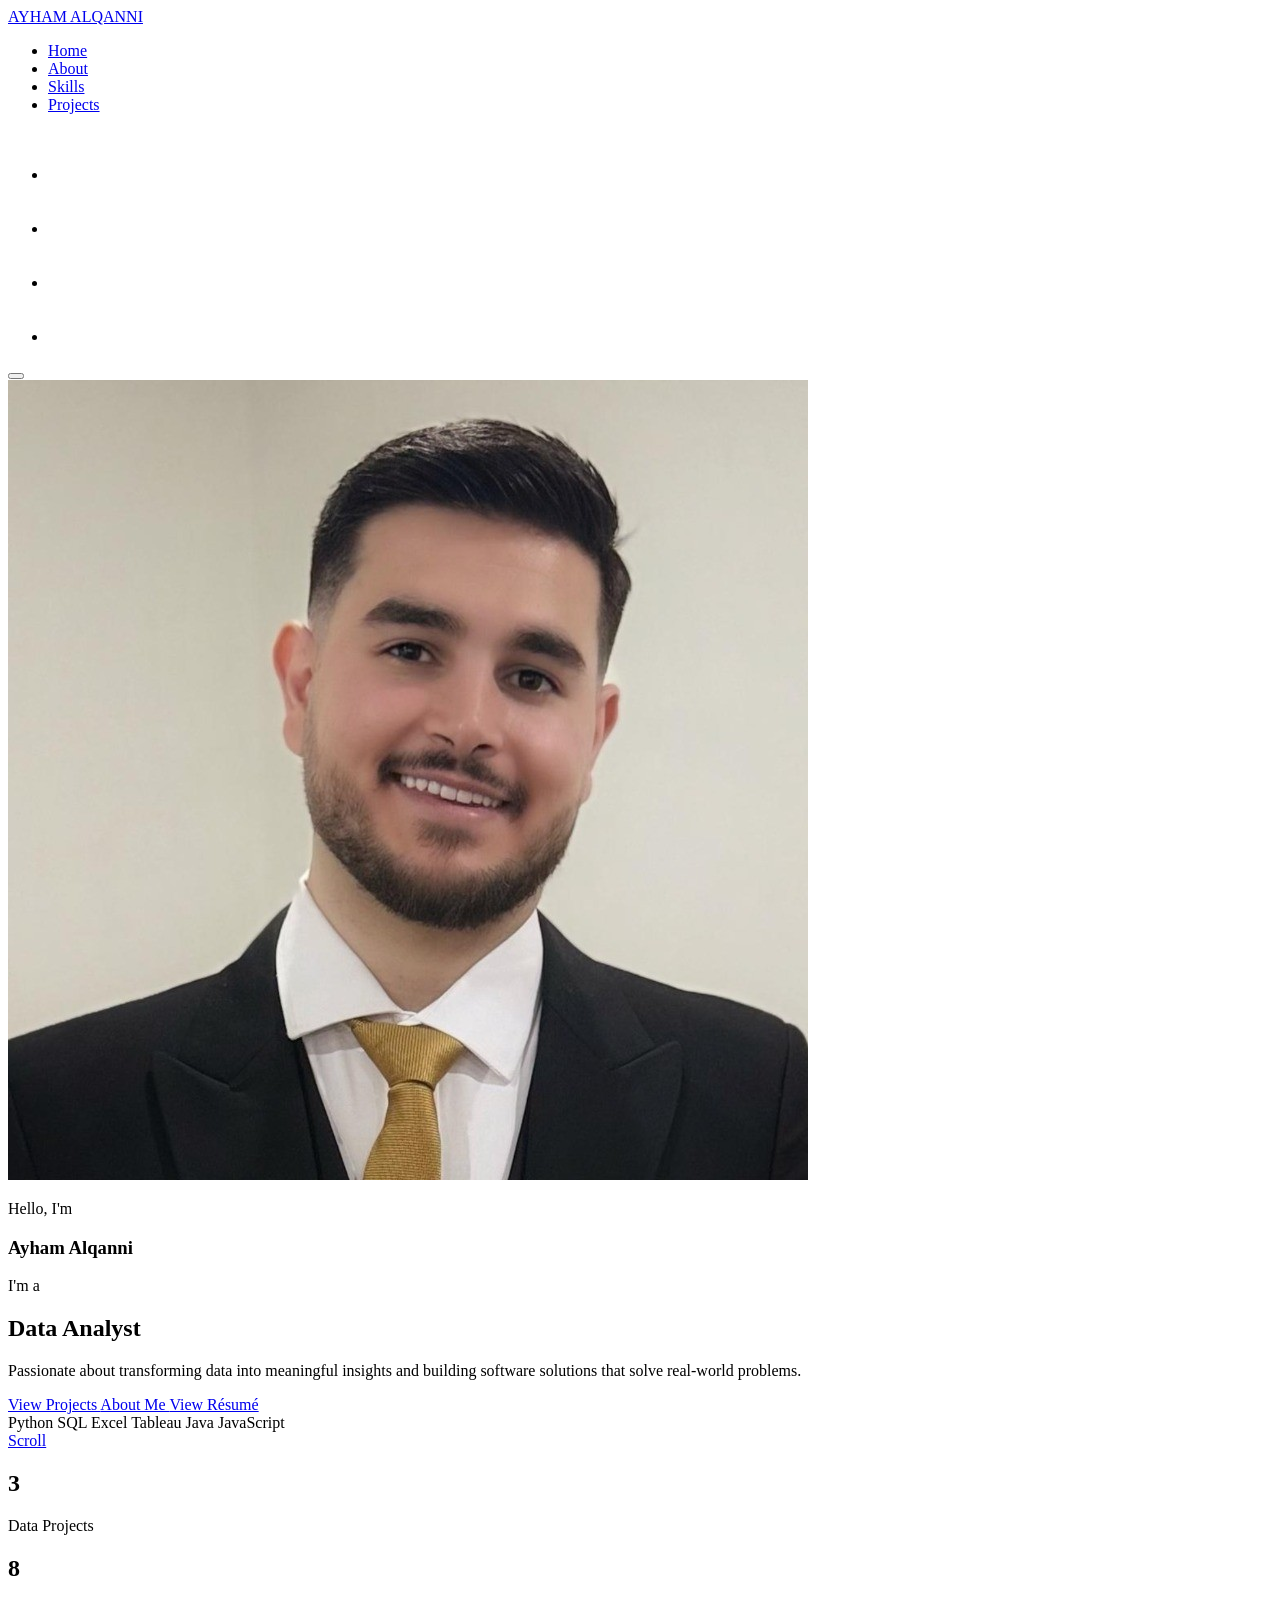
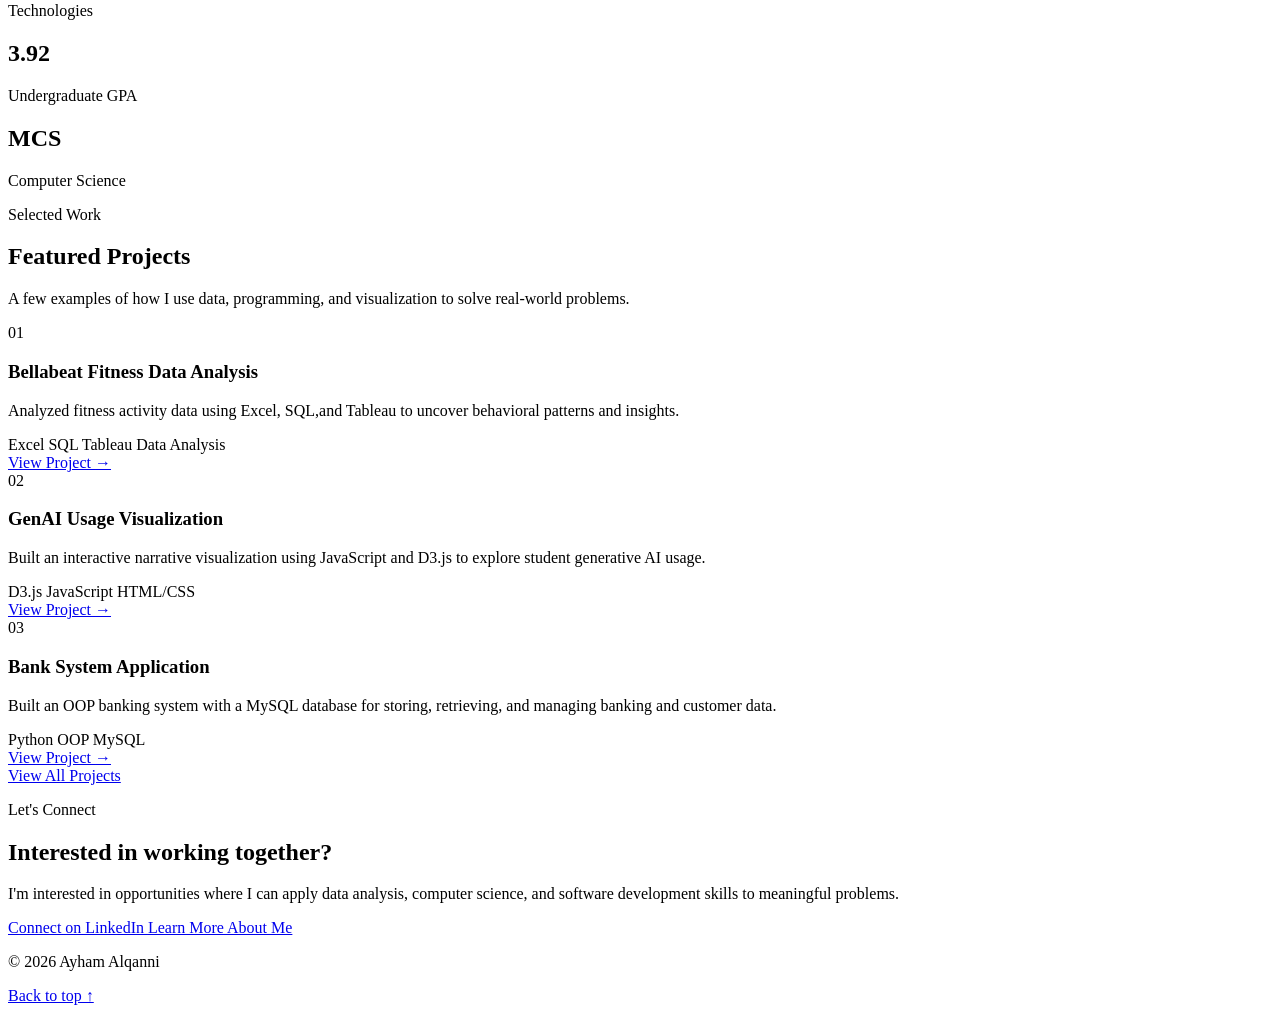
==== index.html @ 8edf46b0 "Adding all project files" ====
<!DOCTYPE html>
<html lang="en">
<head>
    <meta charset="UTF-8">
    <meta name="viewport" content="width=device-width, initial-scale=1.0">
    <title>Ayham Alqanni | Portfolio</title>
    <link rel="stylesheet" href="Styles/index_style.css">
</head>
<body>

    <!-- =====================================================
         HEADER
    ====================================================== -->

    <header class="main_header">

        <div class="header_container">

            <!-- Name -->
            <div class="header_item1">
                <a href="index.html" class="logo">AYHAM ALQANNI</a>
            </div>

            <!-- Navigation -->
            <div class="header_item2">

                <nav>
                    <ul>
                        <li>
                            <a href="index.html" class="active-nav">Home</a>
                        </li>

                        <li>
                            <a href="About_Page.html">About</a>
                        </li>

                        <li>
                            <a href="Skills_Page.html">Skills</a>
                        </li>

                        <li>
                            <a href="Projects_Page.html">Projects</a>
                        </li>
                    </ul>
                </nav>

            </div>

            <!-- Social Links -->
            <div class="header_item3">

                <nav>
                    <ul>
                        <li>
                            <a href="https://www.linkedin.com/in/ayham-alqanni" target="_blank"
                                rel="noopener noreferrer">
                                <img src="Images/Linkedin_Icon.png" alt="LinkedIn"></a>
                        </li>

                        <li>
                            <a href="https://www.github.com/AyhamAAlqanni" target="_blank"
                                rel="noopener noreferrer">
                                <img src="Images/Github_Icon.png" alt="GitHub"></a>
                        </li>

                        <li>
                            <a href="https://public.tableau.com/app/profile/ayham.alqanni" target="_blank"
                                rel="noopener noreferrer">
                                <img src="Images/Tableau_Icon.png" alt="Tableau"></a>
                        </li>

                        <li>
                            <a href="https://www.kaggle.com/ayhamalqanni" target="_blank"
                                rel="noopener noreferrer">
                                <img src="Images/Kaggle_Icon.png" alt="Kaggle"></a>
                        </li>
                    </ul>
                </nav>

            </div>


            <!-- Mobile Menu Button -->
            <button
                class="mobile-menu-button"
                aria-label="Open navigation menu"
            >

                <span></span>
                <span></span>
                <span></span>

            </button>

        </div>

    </header>

    <!-- =====================================================
         MAIN
    ====================================================== -->

    <main class="main_body">


        <!-- =================================================
             HERO SECTION
        ================================================== -->

        <section class="hero_section">

            <div class="body_container">


                <!-- Profile Image -->
                <aside class="hero_image_container">

                    <div class="image_wrapper">

                        <img
                            class="profile_image"
                            src="Images/Profile_Photo.jpg"
                            alt="Ayham Alqanni Profile Picture"
                        >

                    </div>

                </aside>



                <!-- Hero Text -->
                <section class="hero_content">

                    <p class="hero_intro">
                        Hello, I'm
                    </p>

                    <h1>
                        Ayham Alqanni
                    </h1>


                    <!-- Animated Role -->
                    <div class="role_container">

                        <span class="role_prefix">
                            I'm a
                        </span>

                        <h2 class="dynamic-role">
                            Data Analyst
                        </h2>

                    </div>


                    <p class="hero_description">

                        Passionate about transforming data into
                        meaningful insights and building software
                        solutions that solve real-world problems.

                    </p>



                    <!-- Buttons -->
                    <div class="hero_buttons">

                        <a
                            href="Projects_Page.html"
                            class="primary_button"
                        >
                            View Projects
                        </a>

                        <a
                            href="About_Page.html"
                            class="secondary_button"
                        >
                            About Me
                        </a>

                        <a
                            href="Files/Ayham_Alqanni_Resume.pdf"
                            target="_blank"
                            rel="noopener noreferrer"
                            class="resume-button"
                        >
                            View Résumé
                        </a>

                    </div>



                    <!-- Skills Preview -->
                    <div class="hero_skills">

                        <span>Python</span>
                        <span>SQL</span>
                        <span>Excel</span>
                        <span>Tableau</span>
                        <span>Java</span>
                        <span>JavaScript</span>

                    </div>

                </section>

            </div>


            <!-- Scroll Indicator -->
            <a
                href="#quick-stats"
                class="scroll_indicator"
                aria-label="Scroll down"
            >

                <span>
                    Scroll
                </span>

                <div class="scroll_mouse">

                    <div class="scroll_wheel"></div>

                </div>

            </a>

        </section>



        <!-- =================================================
             QUICK STATS
        ================================================== -->

        <section
            class="stats_section"
            id="quick-stats"
        >

            <div class="stats_container">


                <article class="stat_card">

                    <h2
                        class="stat_number"
                        data-target="3"
                    >
                        0
                    </h2>

                    <p>
                        Data Projects
                    </p>

                </article>


                <article class="stat_card">

                    <h2
                        class="stat_number"
                        data-target="10"
                    >
                        0
                    </h2>

                    <p>
                        Technologies
                    </p>

                </article>


                <article class="stat_card">

                    <h2 class="stat_static">
                        3.92
                    </h2>

                    <p>
                        Undergraduate GPA
                    </p>

                </article>


                <article class="stat_card">

                    <h2 class="stat_static">
                        MCS
                    </h2>

                    <p>
                        Computer Science
                    </p>

                </article>

            </div>

        </section>



        <!-- =================================================
             FEATURED WORK
        ================================================== -->

        <section class="featured_section">

            <div class="featured_container">


                <div class="section_heading">

                    <p class="section_label">
                        Selected Work
                    </p>

                    <h2>
                        Featured Projects
                    </h2>

                    <p>

                        A few examples of how I use data,
                        programming, and visualization to
                        solve real-world problems.

                    </p>

                </div>



                <div class="featured_grid">


                    <!-- Project 1 -->
                    <article class="project_card">

                        <div class="project_number">
                            01
                        </div>

                        <h3>
                            Bellabeat Fitness Data Analysis
                        </h3>

                        <p>

                            Analyzed fitness activity data using Excel, SQL,and Tableau 
                            to uncover behavioral patterns and insights.

                        </p>

                        <div class="project_tags">

                            <span>Excel</span>
                            <span>SQL</span>
                            <span>Tableau</span>
                            <span>Data Analysis</span>

                        </div>

                        <a
                            href="Projects_Page.html"
                            class="project_link"
                        >
                            View Project
                            <span>→</span>
                        </a>

                    </article>



                    <!-- Project 2 -->
                    <article class="project_card">

                        <div class="project_number">
                            02
                        </div>

                        <h3>
                            GenAI Usage Visualization
                        </h3>

                        <p>

                            Built an interactive narrative visualization using JavaScript and D3.js 
                            to explore student generative AI usage.

                        </p>

                        <div class="project_tags">

                            <span>D3.js</span>
                            <span>JavaScript</span>
                            <span>HTML/CSS</span>

                        </div>

                        <a
                            href="Projects_Page.html"
                            class="project_link"
                        >
                            View Project
                            <span>→</span>
                        </a>

                    </article>



                    <!-- Project 3 -->
                    <article class="project_card">

                        <div class="project_number">
                            03
                        </div>

                        <h3>
                            Bank System Application
                        </h3>

                        <p>

                            Built an OOP banking system with a MySQL database for storing, 
                            retrieving, and managing banking and customer data.

                        </p>

                        <div class="project_tags">

                            <span>Python</span>
                            <span>OOP</span>
                            <span>MySQL</span>

                        </div>

                        <a
                            href="Projects_Page.html"
                            class="project_link"
                        >
                            View Project
                            <span>→</span>
                        </a>

                    </article>

                </div>



                <div class="featured_button_container">

                    <a
                        href="Projects_Page.html"
                        class="view_all_button"
                    >
                        View All Projects
                    </a>

                </div>

            </div>

        </section>



        <!-- =================================================
             CONTACT CTA
        ================================================== -->

        <section class="contact_cta">

            <div class="contact_cta_container">

                <p class="section_label">
                    Let's Connect
                </p>

                <h2>
                    Interested in working together?
                </h2>

                <p>

                    I'm interested in opportunities where I can
                    apply data analysis, computer science, and
                    software development skills to meaningful
                    problems.

                </p>


                <div class="contact_links">

                    <a
                        href="https://www.linkedin.com/in/ayham-alqanni"
                        target="_blank"
                        rel="noopener noreferrer"
                        class="primary_button"
                    >
                        Connect on LinkedIn
                    </a>

                    <a
                        href="About_Page.html"
                        class="secondary_button"
                    >
                        Learn More About Me
                    </a>

                </div>

            </div>

        </section>


    </main>



    <!-- =====================================================
         FOOTER
    ====================================================== -->

    <footer class="main_footer">

        <div class="footer_container">

            <p>
                © <span id="current-year"></span>
                Ayham Alqanni
            </p>

            <a href="#">
                Back to top ↑
            </a>

        </div>

    </footer>

    <!-- JavaScript -->
    <script src="Scripts/index_Script.js"></script>

</body>

</html>
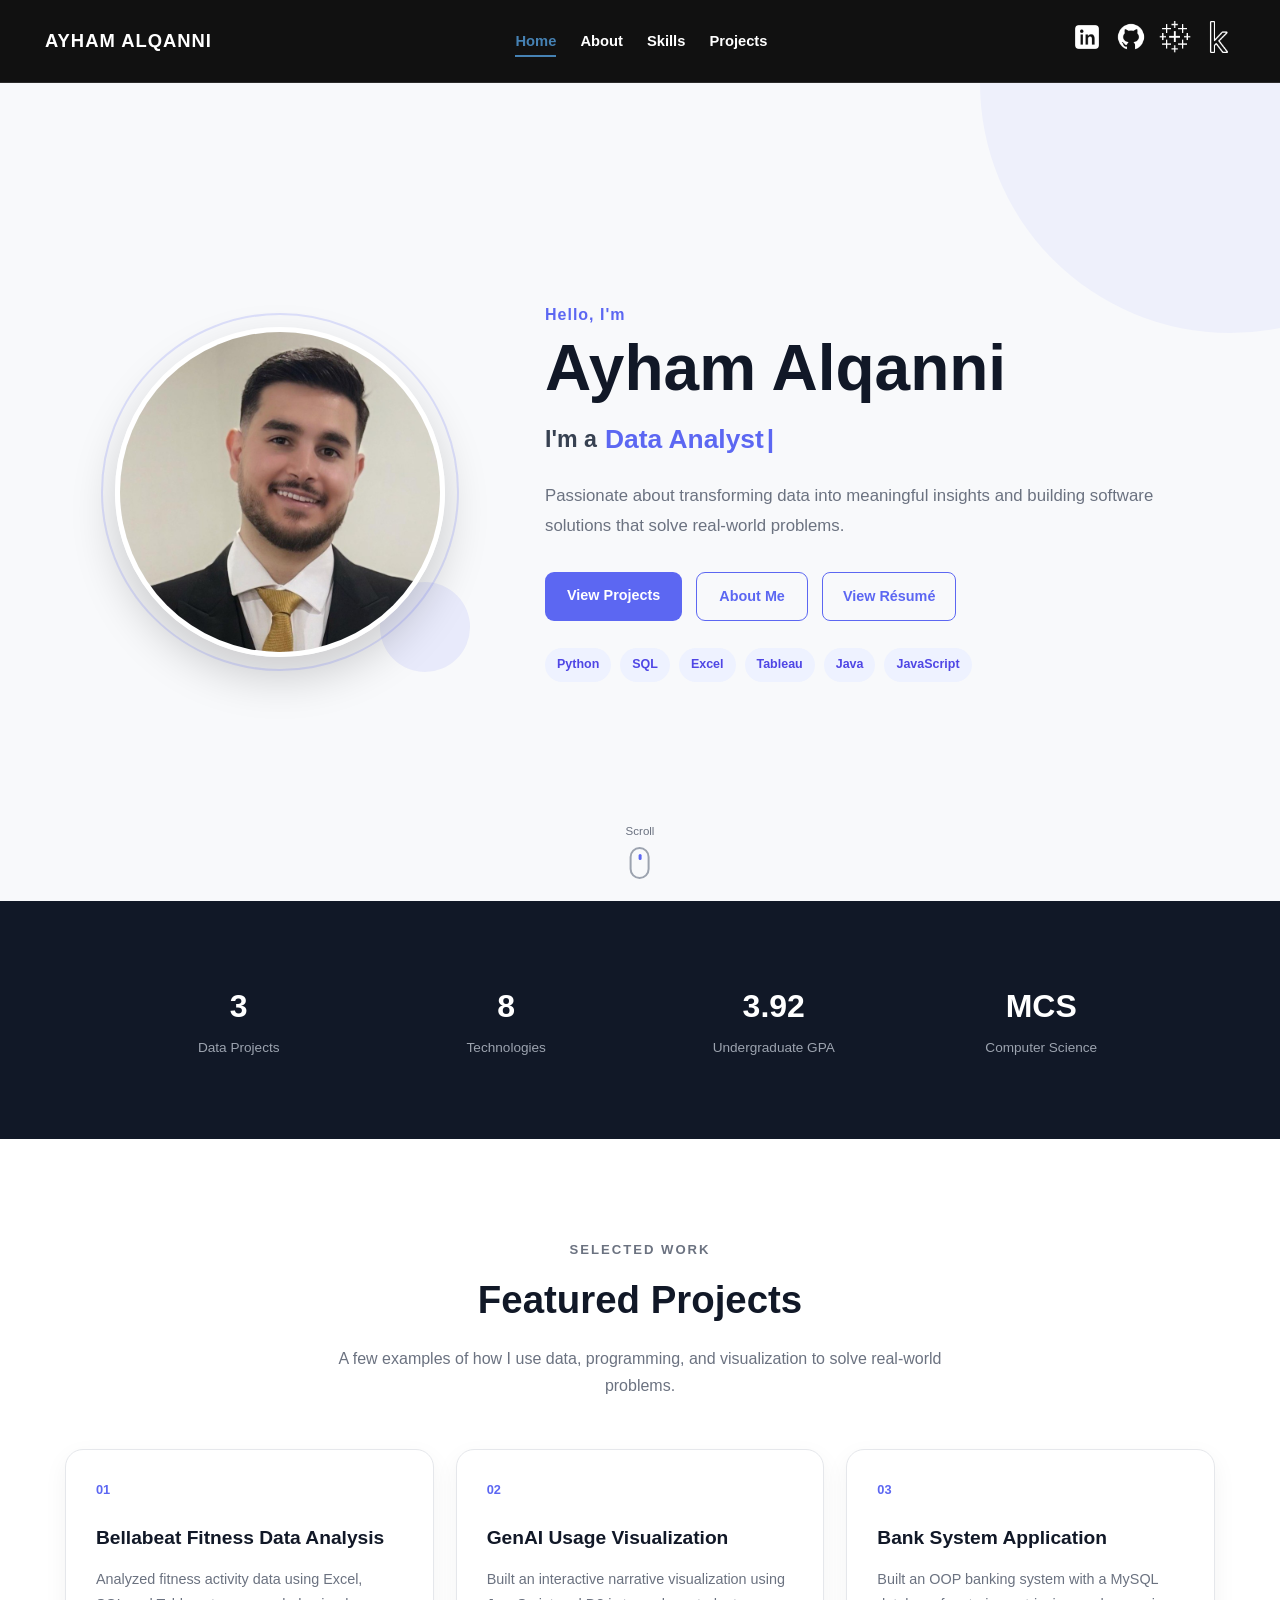
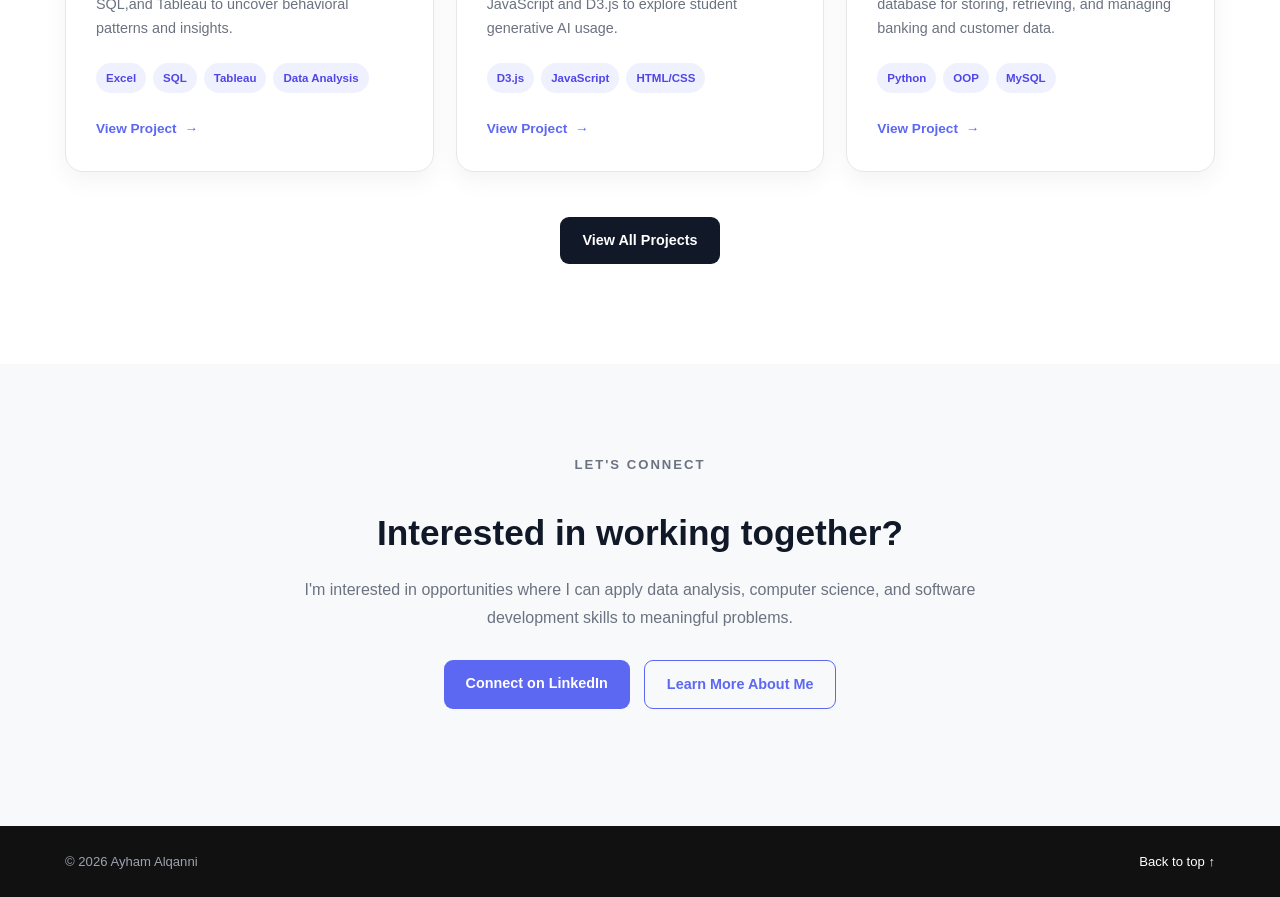
==== commit 0b15a671: "Fixed index styles link in index.html" ====
--- a/index.html
+++ b/index.html
@@ -4,7 +4,7 @@
     <meta charset="UTF-8">
     <meta name="viewport" content="width=device-width, initial-scale=1.0">
     <title>Ayham Alqanni | Portfolio</title>
-    <link rel="stylesheet" href="Styles/index_style.css">
+    <link rel="stylesheet" href="Styles/index_Style.css">
 </head>
 <body>
 
--- a/Styles/index_Style.css
+++ b/Styles/index_Style.css
@@ -0,0 +1,1493 @@
+/*
+===========================================================
+RESET
+===========================================================
+*/
+
+* {
+    margin: 0;
+    padding: 0;
+    box-sizing: border-box;
+}
+
+html {
+    scroll-behavior: smooth;
+}
+
+body {
+
+    font-family:
+        Arial,
+        Helvetica,
+        sans-serif;
+
+    background: #f8f9fb;
+
+    color: #111827;
+
+    line-height: 1.6;
+}
+
+a {
+    text-decoration: none;
+}
+
+
+
+/*
+===========================================================
+HEADER
+===========================================================
+*/
+
+.main_header {
+
+    position: sticky;
+
+    top: 0;
+
+    z-index: 1000;
+
+    background: #111111;
+
+    border-bottom:
+        1px solid
+        #2c2c2c;
+}
+
+.header_container {
+
+    max-width: 1250px;
+
+    height: 82px;
+
+    margin: 0 auto;
+
+    padding: 0 30px;
+
+    display: flex;
+
+    justify-content: space-between;
+
+    align-items: center;
+}
+
+
+
+/*
+===========================================================
+LOGO
+===========================================================
+*/
+
+.logo {
+
+    color: #ffffff;
+
+    font-size: 1.15rem;
+
+    font-weight: 700;
+
+    letter-spacing: 1px;
+
+    transition:
+        color 0.25s ease;
+}
+
+.logo:hover {
+    color: steelblue;
+}
+
+
+
+/*
+===========================================================
+NAVIGATION
+===========================================================
+*/
+
+nav ul {
+
+    list-style: none;
+
+    display: flex;
+
+    align-items: center;
+
+    gap: 24px;
+}
+
+nav ul li a {
+
+    position: relative;
+
+    color: #ffffff;
+
+    font-size: 0.92rem;
+
+    font-weight: 600;
+
+    transition:
+        color 0.25s ease;
+}
+
+.header_item2 nav ul li a::after {
+
+    content: "";
+
+    position: absolute;
+
+    left: 0;
+
+    bottom: -8px;
+
+    width: 0;
+
+    height: 2px;
+
+    background: steelblue;
+
+    transition:
+        width 0.3s ease;
+}
+
+.header_item2 nav ul li a:hover {
+
+    color: steelblue;
+}
+
+.header_item2 nav ul li a:hover::after {
+
+    width: 100%;
+}
+
+.header_item2
+.active-nav {
+
+    color: steelblue;
+}
+
+.header_item2
+.active-nav::after {
+
+    width: 100%;
+}
+
+
+
+/*
+===========================================================
+SOCIAL ICONS
+===========================================================
+*/
+
+.header_item3 nav ul {
+
+    gap: 12px;
+}
+
+.header_item3 img {
+
+    width: 32px;
+
+    height: 32px;
+
+    object-fit: contain;
+
+    transition:
+        transform 0.3s ease,
+        filter 0.3s ease;
+}
+
+.header_item3 img:hover {
+
+    transform:
+        translateY(-3px)
+        scale(1.08);
+
+    filter:
+        drop-shadow(
+            0 0 8px
+            steelblue
+        );
+}
+
+
+
+/*
+===========================================================
+MOBILE MENU BUTTON
+===========================================================
+*/
+
+.mobile-menu-button {
+
+    display: none;
+
+    border: none;
+
+    background: transparent;
+
+    cursor: pointer;
+}
+
+.mobile-menu-button span {
+
+    display: block;
+
+    width: 25px;
+
+    height: 2px;
+
+    margin: 5px 0;
+
+    background: #ffffff;
+}
+
+
+
+/*
+===========================================================
+HERO SECTION
+===========================================================
+*/
+
+.hero_section {
+
+    position: relative;
+
+    min-height:
+        calc(100vh - 82px);
+
+    display: flex;
+
+    align-items: center;
+
+    background: #f8f9fb;
+
+    overflow: hidden;
+}
+
+.hero_section::before {
+
+    content: "";
+
+    position: absolute;
+
+    width: 500px;
+
+    height: 500px;
+
+    top: -250px;
+
+    right: -200px;
+
+    border-radius: 50%;
+
+    background:
+        rgba(
+            92,
+            103,
+            242,
+            0.06
+        );
+}
+
+
+
+/*
+===========================================================
+HERO CONTAINER
+===========================================================
+*/
+
+.body_container {
+
+    position: relative;
+
+    z-index: 2;
+
+    width: 100%;
+
+    max-width: 1200px;
+
+    margin: 0 auto;
+
+    padding:
+        70px
+        30px;
+
+    display: flex;
+
+    align-items: center;
+
+    justify-content: center;
+
+    gap: 100px;
+}
+
+
+
+/*
+===========================================================
+PROFILE IMAGE
+===========================================================
+*/
+
+.hero_image_container {
+
+    flex-shrink: 0;
+}
+
+.image_wrapper {
+
+    position: relative;
+
+    width: 330px;
+
+    height: 330px;
+}
+
+.image_wrapper::before {
+
+    content: "";
+
+    position: absolute;
+
+    inset: -14px;
+
+    border-radius: 50%;
+
+    border:
+        2px solid
+        rgba(
+            92,
+            103,
+            242,
+            0.18
+        );
+}
+
+.image_wrapper::after {
+
+    content: "";
+
+    position: absolute;
+
+    width: 90px;
+
+    height: 90px;
+
+    right: -25px;
+
+    bottom: -15px;
+
+    border-radius: 50%;
+
+    background:
+        rgba(
+            92,
+            103,
+            242,
+            0.10
+        );
+
+    z-index: -1;
+}
+
+.profile_image {
+
+    width: 330px;
+
+    height: 330px;
+
+    object-fit: cover;
+
+    border-radius: 50%;
+
+    border:
+        5px solid
+        #ffffff;
+
+    box-shadow:
+        0 20px 45px
+        rgba(
+            0,
+            0,
+            0,
+            0.18
+        );
+
+    animation:
+        floatImage
+        4s
+        ease-in-out
+        infinite;
+}
+
+@keyframes floatImage {
+
+    0%,
+    100% {
+
+        transform:
+            translateY(0);
+    }
+
+    50% {
+
+        transform:
+            translateY(-12px);
+    }
+}
+
+
+
+/*
+===========================================================
+HERO CONTENT
+===========================================================
+*/
+
+.hero_content {
+
+    max-width: 640px;
+}
+
+.hero_intro {
+
+    margin-bottom: 5px;
+
+    color: #5c67f2;
+
+    font-size: 1rem;
+
+    font-weight: 700;
+
+    letter-spacing: 1px;
+}
+
+.hero_content h1 {
+
+    margin-bottom: 12px;
+
+    color: #111827;
+
+    font-size:
+        clamp(
+            2.7rem,
+            5vw,
+            4.2rem
+        );
+
+    line-height: 1.1;
+}
+
+
+
+/*
+===========================================================
+ROLE ANIMATION
+===========================================================
+*/
+
+.role_container {
+
+    min-height: 48px;
+
+    margin-bottom: 18px;
+
+    display: flex;
+
+    align-items: center;
+
+    gap: 8px;
+
+    flex-wrap: wrap;
+}
+
+.role_prefix {
+
+    color: #374151;
+
+    font-size: 1.45rem;
+
+    font-weight: 600;
+}
+
+.dynamic-role {
+
+    color: #5c67f2;
+
+    font-size: 1.65rem;
+
+    font-weight: 700;
+}
+
+.dynamic-role::after {
+
+    content: "|";
+
+    margin-left: 3px;
+
+    animation:
+        cursorBlink
+        0.8s
+        infinite;
+}
+
+@keyframes cursorBlink {
+
+    0%,
+    50% {
+
+        opacity: 1;
+    }
+
+    51%,
+    100% {
+
+        opacity: 0;
+    }
+}
+
+
+
+/*
+===========================================================
+HERO DESCRIPTION
+===========================================================
+*/
+
+.hero_description {
+
+    max-width: 620px;
+
+    margin-bottom: 30px;
+
+    color: #6b7280;
+
+    font-size: 1.05rem;
+
+    line-height: 1.8;
+}
+
+
+
+/*
+===========================================================
+BUTTONS
+===========================================================
+*/
+
+.hero_buttons,
+.contact_links {
+
+    display: flex;
+
+    flex-wrap: wrap;
+
+    gap: 14px;
+
+    margin-bottom: 27px;
+}
+
+.primary_button,
+.secondary_button,
+.view_all_button {
+
+    display: inline-block;
+
+    padding:
+        12px
+        22px;
+
+    border-radius: 9px;
+
+    font-size: 0.9rem;
+
+    font-weight: 700;
+
+    transition:
+        transform 0.25s ease,
+        box-shadow 0.25s ease,
+        background 0.25s ease,
+        color 0.25s ease;
+}
+
+.primary_button {
+
+    background: #5c67f2;
+
+    color: #ffffff;
+}
+
+.primary_button:hover {
+
+    transform:
+        translateY(-3px);
+
+    box-shadow:
+        0 10px 25px
+        rgba(
+            92,
+            103,
+            242,
+            0.28
+        );
+}
+
+.secondary_button {
+
+    border:
+        1px solid
+        #5c67f2;
+
+    background: transparent;
+
+    color: #5c67f2;
+}
+
+.secondary_button:hover {
+
+    transform:
+        translateY(-3px);
+
+    background: #5c67f2;
+
+    color: #ffffff;
+}
+
+
+/*
+===========================================================
+RESUME BUTTON
+===========================================================
+*/
+
+.resume-button {
+    display: inline-flex;
+
+    align-items: center;
+
+    justify-content: center;
+
+    min-height: 46px;
+
+    padding:
+        11px
+        20px;
+
+    border:
+        1px solid
+        #5c67f2;
+
+    border-radius: 8px;
+
+    background: transparent;
+
+    color: #5c67f2;
+
+    font-size: 0.9rem;
+
+    font-weight: 600;
+
+    transition:
+        background 0.25s ease,
+        color 0.25s ease,
+        transform 0.25s ease,
+        box-shadow 0.25s ease;
+}
+
+
+.resume-button:hover {
+    transform:
+        translateY(-2px);
+
+    background: #5c67f2;
+
+    color: #ffffff;
+
+    box-shadow:
+        0 8px 20px
+        rgba(
+            92,
+            103,
+            242,
+            0.20
+        );
+}
+
+
+
+/*
+===========================================================
+HERO SKILLS
+===========================================================
+*/
+
+.hero_skills {
+
+    display: flex;
+
+    flex-wrap: wrap;
+
+    gap: 9px;
+}
+
+.hero_skills span {
+
+    padding:
+        7px
+        12px;
+
+    border-radius: 999px;
+
+    background: #eef2ff;
+
+    color: #4f46e5;
+
+    font-size: 0.78rem;
+
+    font-weight: 600;
+
+    transition:
+        transform 0.25s ease,
+        background 0.25s ease;
+}
+
+.hero_skills span:hover {
+
+    transform:
+        translateY(-3px);
+
+    background: #e0e4ff;
+}
+
+
+
+/*
+===========================================================
+SCROLL INDICATOR
+===========================================================
+*/
+
+.scroll_indicator {
+
+    position: absolute;
+
+    bottom: 22px;
+
+    left: 50%;
+
+    transform:
+        translateX(-50%);
+
+    display: flex;
+
+    flex-direction: column;
+
+    align-items: center;
+
+    gap: 7px;
+
+    color: #6b7280;
+
+    font-size: 0.72rem;
+}
+
+.scroll_mouse {
+
+    width: 20px;
+
+    height: 32px;
+
+    border:
+        2px solid
+        #9ca3af;
+
+    border-radius: 20px;
+
+    display: flex;
+
+    justify-content: center;
+}
+
+.scroll_wheel {
+
+    width: 3px;
+
+    height: 6px;
+
+    margin-top: 5px;
+
+    border-radius: 5px;
+
+    background: #5c67f2;
+
+    animation:
+        scrollWheel
+        1.4s
+        infinite;
+}
+
+@keyframes scrollWheel {
+
+    0% {
+
+        opacity: 0;
+
+        transform:
+            translateY(0);
+    }
+
+    50% {
+
+        opacity: 1;
+    }
+
+    100% {
+
+        opacity: 0;
+
+        transform:
+            translateY(10px);
+    }
+}
+
+
+
+/*
+===========================================================
+QUICK STATS
+===========================================================
+*/
+
+.stats_section {
+
+    padding:
+        55px
+        20px;
+
+    background: #111827;
+}
+
+.stats_container {
+
+    max-width: 1050px;
+
+    margin: 0 auto;
+
+    display: grid;
+
+    grid-template-columns:
+        repeat(
+            4,
+            1fr
+        );
+
+    gap: 20px;
+}
+
+.stat_card {
+
+    padding: 25px;
+
+    text-align: center;
+}
+
+.stat_card h2 {
+
+    margin-bottom: 5px;
+
+    color: #ffffff;
+
+    font-size: 2rem;
+}
+
+.stat_card p {
+
+    color: #9ca3af;
+
+    font-size: 0.85rem;
+}
+
+
+
+/*
+===========================================================
+FEATURED SECTION
+===========================================================
+*/
+
+.featured_section {
+
+    padding:
+        100px
+        20px;
+
+    background: #ffffff;
+}
+
+.featured_container {
+
+    max-width: 1150px;
+
+    margin: 0 auto;
+}
+
+.section_heading {
+
+    max-width: 650px;
+
+    margin:
+        0
+        auto
+        50px;
+
+    text-align: center;
+}
+
+.section_label {
+
+    margin-bottom: 8px;
+
+    color: #5c67f2;
+
+    font-size: 0.82rem;
+
+    font-weight: 700;
+
+    letter-spacing: 2px;
+
+    text-transform: uppercase;
+}
+
+.section_heading h2 {
+
+    margin-bottom: 14px;
+
+    color: #111827;
+
+    font-size: 2.4rem;
+}
+
+.section_heading p {
+
+    color: #6b7280;
+
+    line-height: 1.7;
+}
+
+
+
+/*
+===========================================================
+PROJECT CARDS
+===========================================================
+*/
+
+.featured_grid {
+
+    display: grid;
+
+    grid-template-columns:
+        repeat(
+            3,
+            1fr
+        );
+
+    gap: 22px;
+}
+
+.project_card {
+
+    padding: 30px;
+
+    border:
+        1px solid
+        #e5e7eb;
+
+    border-radius: 18px;
+
+    background: #ffffff;
+
+    box-shadow:
+        0 8px 25px
+        rgba(
+            0,
+            0,
+            0,
+            0.05
+        );
+
+    opacity: 0;
+
+    transform:
+        translateY(30px);
+
+    transition:
+        transform 0.35s ease,
+        opacity 0.4s ease,
+        box-shadow 0.3s ease,
+        border-color 0.3s ease;
+}
+
+.project_card.visible {
+
+    opacity: 1;
+
+    transform:
+        translateY(0);
+}
+
+.project_card.visible:hover {
+
+    transform:
+        translateY(-7px);
+
+    border-color: #c7caff;
+
+    box-shadow:
+        0 16px 40px
+        rgba(
+            0,
+            0,
+            0,
+            0.08
+        );
+}
+
+.project_number {
+
+    margin-bottom: 22px;
+
+    color: #5c67f2;
+
+    font-size: 0.8rem;
+
+    font-weight: 700;
+}
+
+.project_card h3 {
+
+    margin-bottom: 14px;
+
+    color: #111827;
+
+    font-size: 1.2rem;
+}
+
+.project_card p {
+
+    margin-bottom: 22px;
+
+    color: #6b7280;
+
+    font-size: 0.9rem;
+
+    line-height: 1.7;
+}
+
+.project_tags {
+
+    display: flex;
+
+    flex-wrap: wrap;
+
+    gap: 7px;
+
+    margin-bottom: 22px;
+}
+
+.project_tags span {
+
+    padding:
+        6px
+        10px;
+
+    border-radius: 999px;
+
+    background: #f0f1ff;
+
+    color: #4f46e5;
+
+    font-size: 0.72rem;
+
+    font-weight: 600;
+}
+
+.project_link {
+
+    color: #5c67f2;
+
+    font-size: 0.85rem;
+
+    font-weight: 700;
+}
+
+.project_link span {
+
+    display: inline-block;
+
+    margin-left: 4px;
+
+    transition:
+        transform 0.25s ease;
+}
+
+.project_link:hover span {
+
+    transform:
+        translateX(5px);
+}
+
+.featured_button_container {
+
+    margin-top: 45px;
+
+    text-align: center;
+}
+
+.view_all_button {
+
+    background: #111827;
+
+    color: #ffffff;
+}
+
+.view_all_button:hover {
+
+    transform:
+        translateY(-3px);
+
+    box-shadow:
+        0 10px 25px
+        rgba(
+            0,
+            0,
+            0,
+            0.16
+        );
+}
+
+
+
+/*
+===========================================================
+CONTACT CTA
+===========================================================
+*/
+
+.contact_cta {
+
+    padding:
+        90px
+        20px;
+
+    background: #f8f9fb;
+}
+
+.contact_cta_container {
+
+    max-width: 750px;
+
+    margin: 0 auto;
+
+    text-align: center;
+}
+
+.contact_cta h2 {
+
+    margin-bottom: 15px;
+
+    color: #111827;
+
+    font-size: 2.2rem;
+}
+
+.contact_cta p {
+
+    margin-bottom: 28px;
+
+    color: #6b7280;
+
+    line-height: 1.75;
+}
+
+.contact_links {
+
+    justify-content: center;
+}
+
+
+
+/*
+===========================================================
+FOOTER
+===========================================================
+*/
+
+.main_footer {
+
+    padding:
+        25px
+        20px;
+
+    background: #111111;
+}
+
+.footer_container {
+
+    max-width: 1150px;
+
+    margin: 0 auto;
+
+    display: flex;
+
+    justify-content: space-between;
+
+    align-items: center;
+}
+
+.footer_container p {
+
+    color: #9ca3af;
+
+    font-size: 0.82rem;
+}
+
+.footer_container a {
+
+    color: #ffffff;
+
+    font-size: 0.82rem;
+
+    transition:
+        color 0.25s ease;
+}
+
+.footer_container a:hover {
+
+    color: steelblue;
+}
+
+
+
+/*
+===========================================================
+TABLET
+===========================================================
+*/
+
+@media (
+    max-width: 950px
+) {
+
+    .header_item2,
+    .header_item3 {
+
+        display: none;
+    }
+
+    .mobile-menu-button {
+
+        display: block;
+    }
+
+    .header_container.menu-open {
+
+        flex-wrap: wrap;
+
+        height: auto;
+
+        padding-top: 20px;
+
+        padding-bottom: 20px;
+    }
+
+    .header_container.menu-open
+    .header_item2 {
+
+        display: block;
+
+        order: 3;
+
+        width: 100%;
+
+        margin-top: 20px;
+    }
+
+    .header_container.menu-open
+    .header_item2 nav ul {
+
+        flex-direction: column;
+
+        align-items: flex-start;
+    }
+
+    .body_container {
+
+        flex-direction: column;
+
+        gap: 60px;
+
+        text-align: center;
+    }
+
+    .hero_content {
+
+        max-width: 700px;
+    }
+
+    .role_container,
+    .hero_buttons,
+    .hero_skills {
+
+        justify-content: center;
+    }
+
+    .featured_grid {
+
+        grid-template-columns:
+            repeat(
+                2,
+                1fr
+            );
+    }
+
+    .stats_container {
+
+        grid-template-columns:
+            repeat(
+                2,
+                1fr
+            );
+    }
+
+}
+
+
+
+/*
+===========================================================
+MOBILE
+===========================================================
+*/
+
+@media (
+    max-width: 600px
+) {
+
+    .header_container {
+
+        padding:
+            0
+            18px;
+    }
+
+    .logo {
+
+        font-size: 1rem;
+    }
+
+    .hero_section {
+
+        min-height: auto;
+    }
+
+    .body_container {
+
+        padding:
+            70px
+            18px
+            100px;
+
+        gap: 45px;
+    }
+
+    .image_wrapper,
+    .profile_image {
+
+        width: 230px;
+
+        height: 230px;
+    }
+
+    .hero_content h1 {
+
+        font-size: 2.6rem;
+    }
+
+    .role_prefix {
+
+        font-size: 1.1rem;
+    }
+
+    .dynamic-role {
+
+        font-size: 1.3rem;
+    }
+
+    .hero_description {
+
+        font-size: 0.95rem;
+    }
+
+    .hero_buttons {
+
+        flex-direction: column;
+
+        align-items: center;
+    }
+
+    .primary_button,
+    .secondary_button {
+
+        width: 210px;
+
+        text-align: center;
+    }
+
+    .scroll_indicator {
+
+        display: none;
+    }
+
+    .stats_container {
+
+        grid-template-columns: 1fr 1fr;
+    }
+
+    .featured_section {
+
+        padding:
+            75px
+            16px;
+    }
+
+    .featured_grid {
+
+        grid-template-columns: 1fr;
+    }
+
+    .section_heading h2 {
+
+        font-size: 2rem;
+    }
+
+    .contact_cta h2 {
+
+        font-size: 1.8rem;
+    }
+
+    .footer_container {
+
+        flex-direction: column;
+
+        gap: 10px;
+
+        text-align: center;
+    }
+
+}
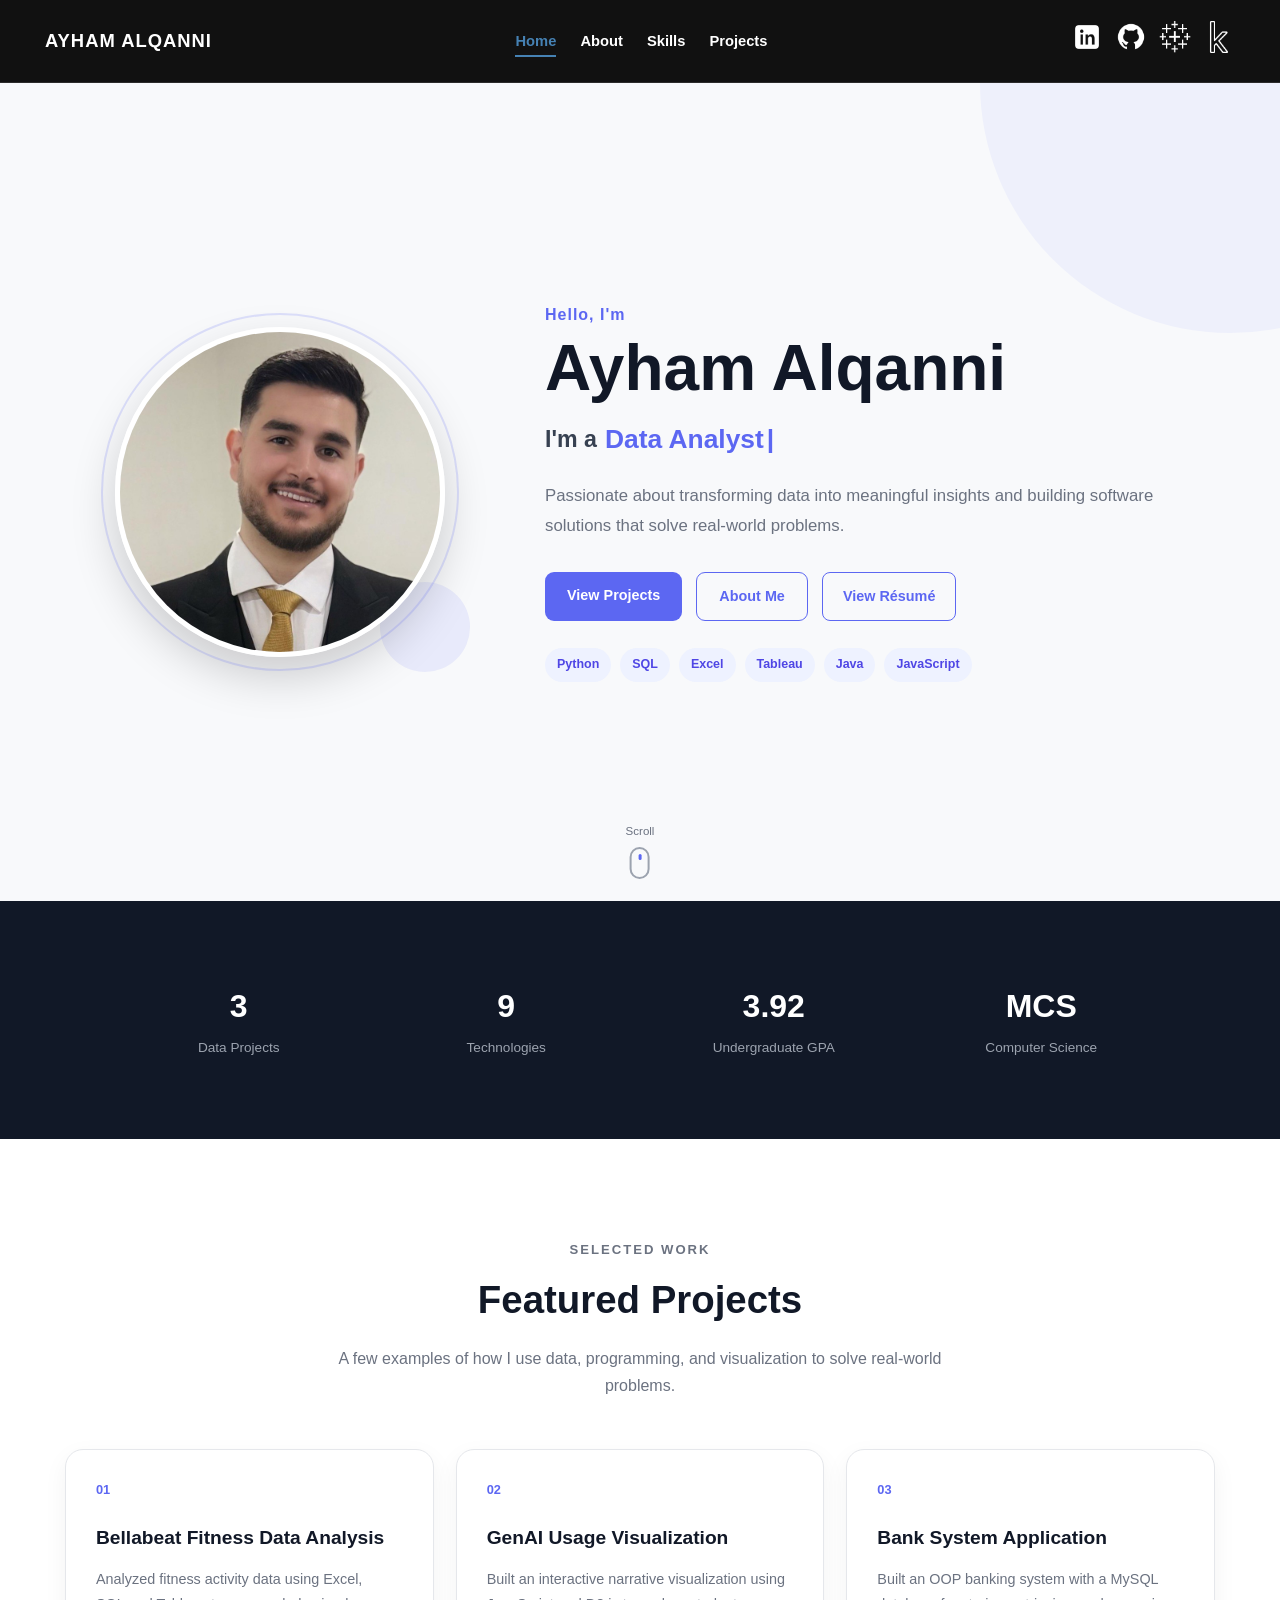
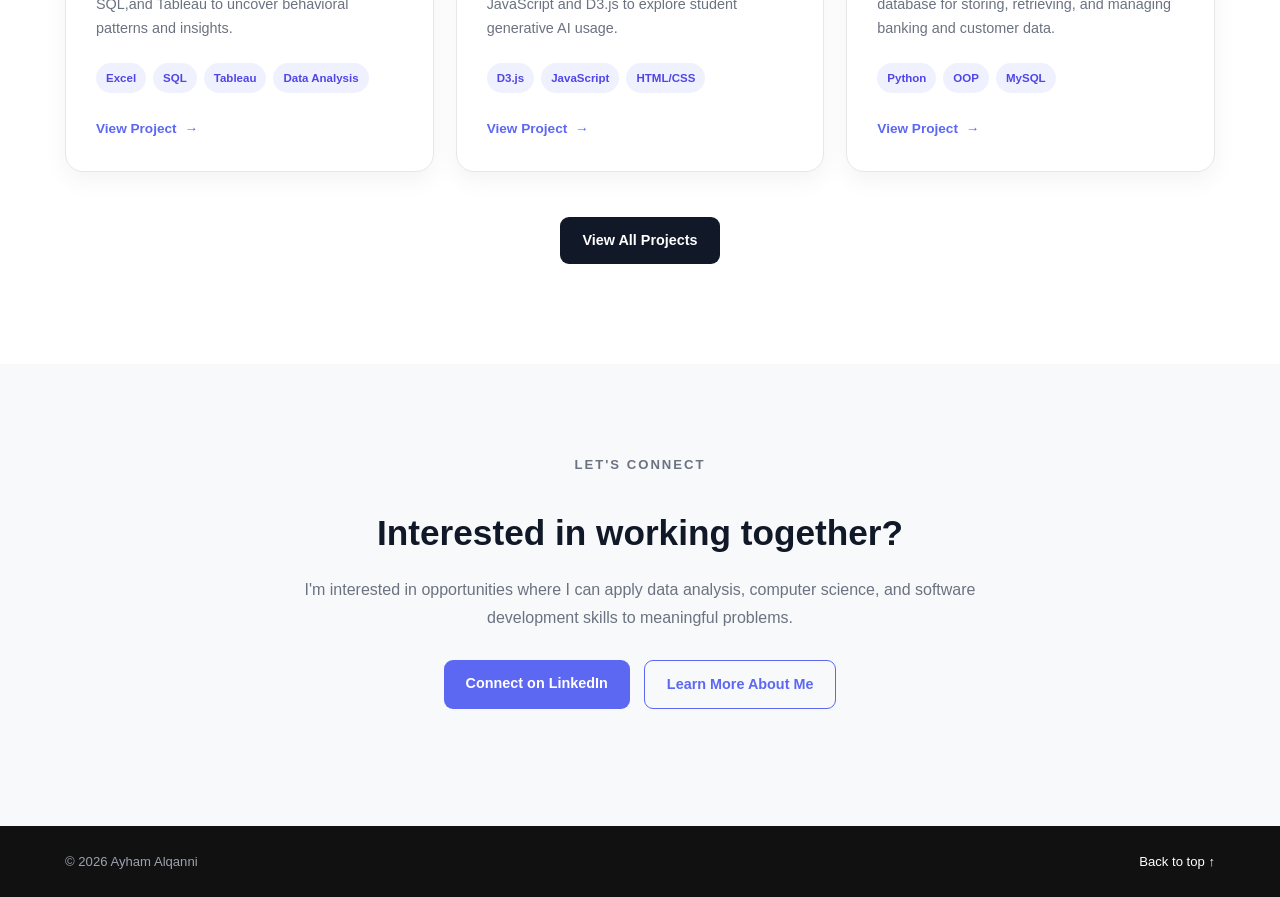
==== commit 01210313: "Added resume to files folder and added the link in index.html under view resume button" ====
--- a/index.html
+++ b/index.html
@@ -183,7 +183,7 @@
                         </a>
 
                         <a
-                            href="Files/Ayham_Alqanni_Resume.pdf"
+                            href="Files/Resume_08_2026.pdf"
                             target="_blank"
                             rel="noopener noreferrer"
                             class="resume-button"
